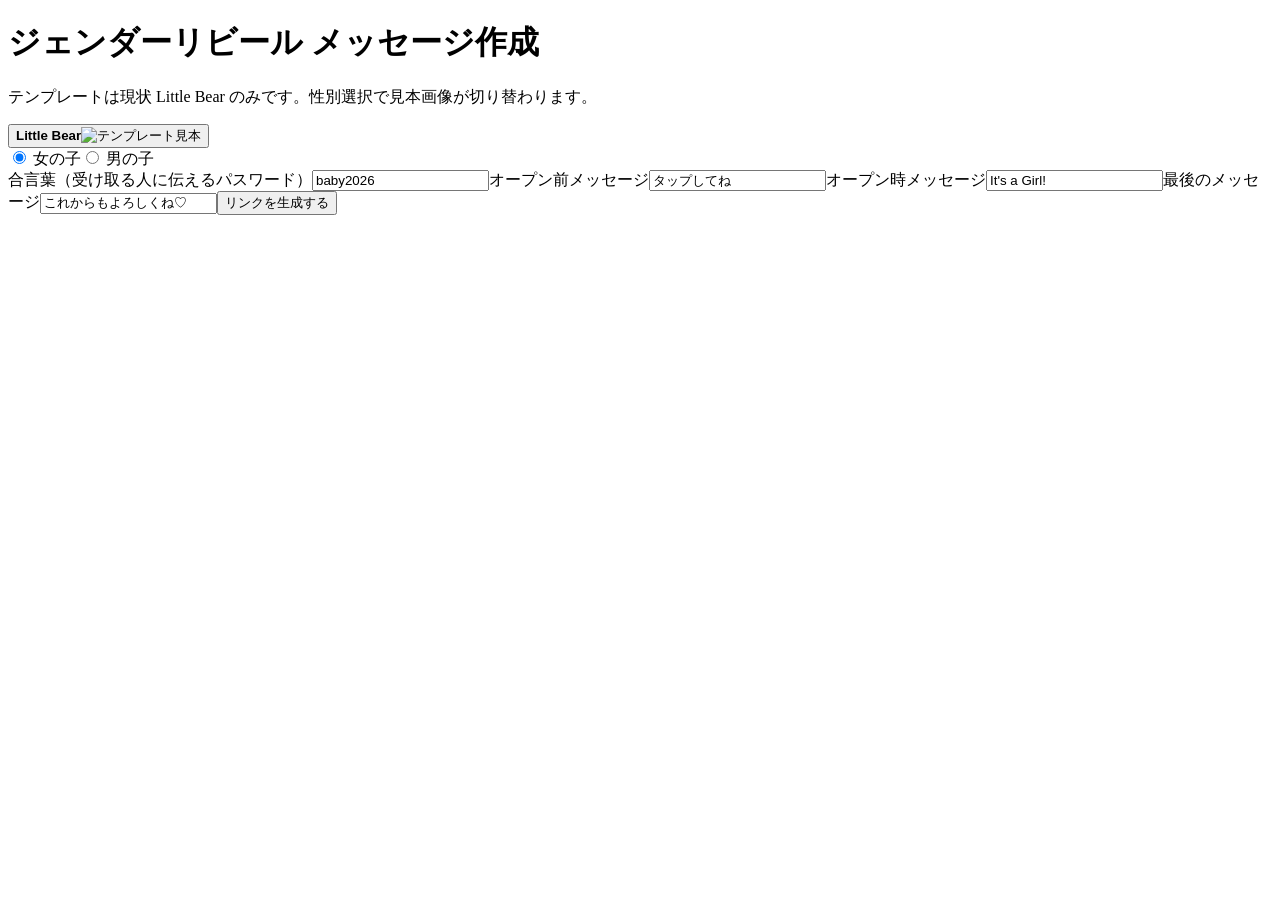
==== docs/index.html @ 9cf7126c "Implement little bear 3-step image reveal flow" ====
<!DOCTYPE html><html lang="ja"><head><meta charSet="utf-8"/><meta name="viewport" content="width=device-width, initial-scale=1"/><link rel="preload" as="image" href="/templates/little-bear/open-after-girl.svg"/><link rel="stylesheet" href="/_next/static/css/e538fd525943375a.css" data-precedence="next"/><link rel="preload" as="script" fetchPriority="low" href="/_next/static/chunks/webpack-db0a529a99835594.js"/><script src="/_next/static/chunks/4bd1b696-52a6696c08e3276c.js" async=""></script><script src="/_next/static/chunks/684-75fd5dfdef93026f.js" async=""></script><script src="/_next/static/chunks/main-app-b3c158f3f49526e3.js" async=""></script><script src="/_next/static/chunks/app/page-4e46247def55ce57.js" async=""></script><title>Gender Reveal Link</title><meta name="description" content="Hash + AES only static gender reveal"/><script>document.querySelectorAll('body link[rel="icon"], body link[rel="apple-touch-icon"]').forEach(el => document.head.appendChild(el))</script><script src="/_next/static/chunks/polyfills-42372ed130431b0a.js" noModule=""></script></head><body><main class="builder"><header><h1>ジェンダーリビール メッセージ作成</h1><p>テンプレートは現状 Little Bear のみです。性別選択で見本画像が切り替わります。</p></header><section class="templateGrid"><button class="templateCard active" aria-pressed="true"><strong>Little Bear</strong><img src="/templates/little-bear/open-after-girl.svg" alt="テンプレート見本" class="templatePreview"/></button></section><section class="formPanel"><div class="seg"><label><input type="radio" name="gender" checked=""/> 女の子</label><label><input type="radio" name="gender"/> 男の子</label></div><label>合言葉（受け取る人に伝えるパスワード）<input value="baby2026"/></label><label>オープン前メッセージ<input value="タップしてね"/></label><label>オープン時メッセージ<input value="It&#x27;s a Girl!"/></label><label>最後のメッセージ<input value="これからもよろしくね♡"/></label><button>リンクを生成する</button></section></main><!--$--><!--/$--><!--$--><!--/$--><script src="/_next/static/chunks/webpack-db0a529a99835594.js" async=""></script><script>(self.__next_f=self.__next_f||[]).push([0])</script><script>self.__next_f.push([1,"1:\"$Sreact.fragment\"\n2:I[7555,[],\"\"]\n3:I[1295,[],\"\"]\n4:I[894,[],\"ClientPageRoot\"]\n5:I[1057,[\"974\",\"static/chunks/app/page-4e46247def55ce57.js\"],\"default\"]\n8:I[9665,[],\"MetadataBoundary\"]\na:I[9665,[],\"OutletBoundary\"]\nd:I[4911,[],\"AsyncMetadataOutlet\"]\nf:I[9665,[],\"ViewportBoundary\"]\n11:I[6614,[],\"\"]\n:HL[\"/_next/static/css/e538fd525943375a.css\",\"style\"]\n"])</script><script>self.__next_f.push([1,"0:{\"P\":null,\"b\":\"zFrn47bat_Sp11d0ZarTn\",\"p\":\"\",\"c\":[\"\",\"\"],\"i\":false,\"f\":[[[\"\",{\"children\":[\"__PAGE__\",{}]},\"$undefined\",\"$undefined\",true],[\"\",[\"$\",\"$1\",\"c\",{\"children\":[[[\"$\",\"link\",\"0\",{\"rel\":\"stylesheet\",\"href\":\"/_next/static/css/e538fd525943375a.css\",\"precedence\":\"next\",\"crossOrigin\":\"$undefined\",\"nonce\":\"$undefined\"}]],[\"$\",\"html\",null,{\"lang\":\"ja\",\"children\":[\"$\",\"body\",null,{\"children\":[\"$\",\"$L2\",null,{\"parallelRouterKey\":\"children\",\"error\":\"$undefined\",\"errorStyles\":\"$undefined\",\"errorScripts\":\"$undefined\",\"template\":[\"$\",\"$L3\",null,{}],\"templateStyles\":\"$undefined\",\"templateScripts\":\"$undefined\",\"notFound\":[[[\"$\",\"title\",null,{\"children\":\"404: This page could not be found.\"}],[\"$\",\"div\",null,{\"style\":{\"fontFamily\":\"system-ui,\\\"Segoe UI\\\",Roboto,Helvetica,Arial,sans-serif,\\\"Apple Color Emoji\\\",\\\"Segoe UI Emoji\\\"\",\"height\":\"100vh\",\"textAlign\":\"center\",\"display\":\"flex\",\"flexDirection\":\"column\",\"alignItems\":\"center\",\"justifyContent\":\"center\"},\"children\":[\"$\",\"div\",null,{\"children\":[[\"$\",\"style\",null,{\"dangerouslySetInnerHTML\":{\"__html\":\"body{color:#000;background:#fff;margin:0}.next-error-h1{border-right:1px solid rgba(0,0,0,.3)}@media (prefers-color-scheme:dark){body{color:#fff;background:#000}.next-error-h1{border-right:1px solid rgba(255,255,255,.3)}}\"}}],[\"$\",\"h1\",null,{\"className\":\"next-error-h1\",\"style\":{\"display\":\"inline-block\",\"margin\":\"0 20px 0 0\",\"padding\":\"0 23px 0 0\",\"fontSize\":24,\"fontWeight\":500,\"verticalAlign\":\"top\",\"lineHeight\":\"49px\"},\"children\":404}],[\"$\",\"div\",null,{\"style\":{\"display\":\"inline-block\"},\"children\":[\"$\",\"h2\",null,{\"style\":{\"fontSize\":14,\"fontWeight\":400,\"lineHeight\":\"49px\",\"margin\":0},\"children\":\"This page could not be found.\"}]}]]}]}]],[]],\"forbidden\":\"$undefined\",\"unauthorized\":\"$undefined\"}]}]}]]}],{\"children\":[\"__PAGE__\",[\"$\",\"$1\",\"c\",{\"children\":[[\"$\",\"$L4\",null,{\"Component\":\"$5\",\"searchParams\":{},\"params\":{},\"promises\":[\"$@6\",\"$@7\"]}],[\"$\",\"$L8\",null,{\"children\":\"$L9\"}],null,[\"$\",\"$La\",null,{\"children\":[\"$Lb\",\"$Lc\",[\"$\",\"$Ld\",null,{\"promise\":\"$@e\"}]]}]]}],{},null,false]},null,false],[\"$\",\"$1\",\"h\",{\"children\":[null,[\"$\",\"$1\",\"p1LTPcaXaqLByXDM4DxkU\",{\"children\":[[\"$\",\"$Lf\",null,{\"children\":\"$L10\"}],null]}],null]}],false]],\"m\":\"$undefined\",\"G\":[\"$11\",\"$undefined\"],\"s\":false,\"S\":true}\n"])</script><script>self.__next_f.push([1,"12:\"$Sreact.suspense\"\n13:I[4911,[],\"AsyncMetadata\"]\n6:{}\n7:{}\n9:[\"$\",\"$12\",null,{\"fallback\":null,\"children\":[\"$\",\"$L13\",null,{\"promise\":\"$@14\"}]}]\n"])</script><script>self.__next_f.push([1,"c:null\n"])</script><script>self.__next_f.push([1,"10:[[\"$\",\"meta\",\"0\",{\"charSet\":\"utf-8\"}],[\"$\",\"meta\",\"1\",{\"name\":\"viewport\",\"content\":\"width=device-width, initial-scale=1\"}]]\nb:null\n"])</script><script>self.__next_f.push([1,"14:{\"metadata\":[[\"$\",\"title\",\"0\",{\"children\":\"Gender Reveal Link\"}],[\"$\",\"meta\",\"1\",{\"name\":\"description\",\"content\":\"Hash + AES only static gender reveal\"}]],\"error\":null,\"digest\":\"$undefined\"}\ne:{\"metadata\":\"$14:metadata\",\"error\":null,\"digest\":\"$undefined\"}\n"])</script></body></html>
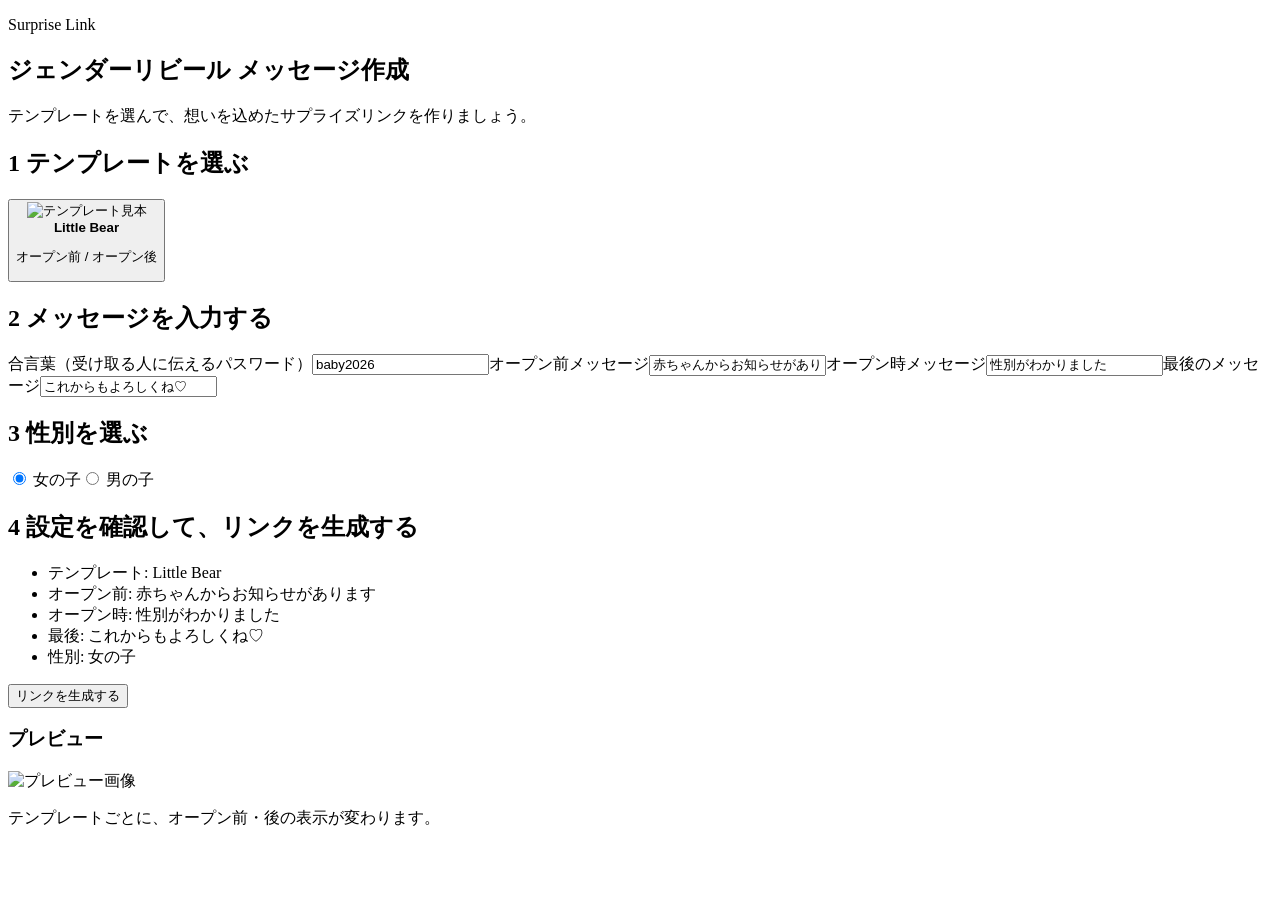
==== commit 0e301ff3: "Fix builder UI layout and restore interaction flow" ====
--- a/docs/index.html
+++ b/docs/index.html
@@ -1 +1 @@
-<!DOCTYPE html><html lang="ja"><head><meta charSet="utf-8"/><meta name="viewport" content="width=device-width, initial-scale=1"/><link rel="preload" as="image" href="/templates/little-bear/open-after-girl.svg"/><link rel="stylesheet" href="/_next/static/css/e538fd525943375a.css" data-precedence="next"/><link rel="preload" as="script" fetchPriority="low" href="/_next/static/chunks/webpack-db0a529a99835594.js"/><script src="/_next/static/chunks/4bd1b696-52a6696c08e3276c.js" async=""></script><script src="/_next/static/chunks/684-75fd5dfdef93026f.js" async=""></script><script src="/_next/static/chunks/main-app-b3c158f3f49526e3.js" async=""></script><script src="/_next/static/chunks/app/page-4e46247def55ce57.js" async=""></script><title>Gender Reveal Link</title><meta name="description" content="Hash + AES only static gender reveal"/><script>document.querySelectorAll('body link[rel="icon"], body link[rel="apple-touch-icon"]').forEach(el => document.head.appendChild(el))</script><script src="/_next/static/chunks/polyfills-42372ed130431b0a.js" noModule=""></script></head><body><main class="builder"><header><h1>ジェンダーリビール メッセージ作成</h1><p>テンプレートは現状 Little Bear のみです。性別選択で見本画像が切り替わります。</p></header><section class="templateGrid"><button class="templateCard active" aria-pressed="true"><strong>Little Bear</strong><img src="/templates/little-bear/open-after-girl.svg" alt="テンプレート見本" class="templatePreview"/></button></section><section class="formPanel"><div class="seg"><label><input type="radio" name="gender" checked=""/> 女の子</label><label><input type="radio" name="gender"/> 男の子</label></div><label>合言葉（受け取る人に伝えるパスワード）<input value="baby2026"/></label><label>オープン前メッセージ<input value="タップしてね"/></label><label>オープン時メッセージ<input value="It&#x27;s a Girl!"/></label><label>最後のメッセージ<input value="これからもよろしくね♡"/></label><button>リンクを生成する</button></section></main><!--$--><!--/$--><!--$--><!--/$--><script src="/_next/static/chunks/webpack-db0a529a99835594.js" async=""></script><script>(self.__next_f=self.__next_f||[]).push([0])</script><script>self.__next_f.push([1,"1:\"$Sreact.fragment\"\n2:I[7555,[],\"\"]\n3:I[1295,[],\"\"]\n4:I[894,[],\"ClientPageRoot\"]\n5:I[1057,[\"974\",\"static/chunks/app/page-4e46247def55ce57.js\"],\"default\"]\n8:I[9665,[],\"MetadataBoundary\"]\na:I[9665,[],\"OutletBoundary\"]\nd:I[4911,[],\"AsyncMetadataOutlet\"]\nf:I[9665,[],\"ViewportBoundary\"]\n11:I[6614,[],\"\"]\n:HL[\"/_next/static/css/e538fd525943375a.css\",\"style\"]\n"])</script><script>self.__next_f.push([1,"0:{\"P\":null,\"b\":\"zFrn47bat_Sp11d0ZarTn\",\"p\":\"\",\"c\":[\"\",\"\"],\"i\":false,\"f\":[[[\"\",{\"children\":[\"__PAGE__\",{}]},\"$undefined\",\"$undefined\",true],[\"\",[\"$\",\"$1\",\"c\",{\"children\":[[[\"$\",\"link\",\"0\",{\"rel\":\"stylesheet\",\"href\":\"/_next/static/css/e538fd525943375a.css\",\"precedence\":\"next\",\"crossOrigin\":\"$undefined\",\"nonce\":\"$undefined\"}]],[\"$\",\"html\",null,{\"lang\":\"ja\",\"children\":[\"$\",\"body\",null,{\"children\":[\"$\",\"$L2\",null,{\"parallelRouterKey\":\"children\",\"error\":\"$undefined\",\"errorStyles\":\"$undefined\",\"errorScripts\":\"$undefined\",\"template\":[\"$\",\"$L3\",null,{}],\"templateStyles\":\"$undefined\",\"templateScripts\":\"$undefined\",\"notFound\":[[[\"$\",\"title\",null,{\"children\":\"404: This page could not be found.\"}],[\"$\",\"div\",null,{\"style\":{\"fontFamily\":\"system-ui,\\\"Segoe UI\\\",Roboto,Helvetica,Arial,sans-serif,\\\"Apple Color Emoji\\\",\\\"Segoe UI Emoji\\\"\",\"height\":\"100vh\",\"textAlign\":\"center\",\"display\":\"flex\",\"flexDirection\":\"column\",\"alignItems\":\"center\",\"justifyContent\":\"center\"},\"children\":[\"$\",\"div\",null,{\"children\":[[\"$\",\"style\",null,{\"dangerouslySetInnerHTML\":{\"__html\":\"body{color:#000;background:#fff;margin:0}.next-error-h1{border-right:1px solid rgba(0,0,0,.3)}@media (prefers-color-scheme:dark){body{color:#fff;background:#000}.next-error-h1{border-right:1px solid rgba(255,255,255,.3)}}\"}}],[\"$\",\"h1\",null,{\"className\":\"next-error-h1\",\"style\":{\"display\":\"inline-block\",\"margin\":\"0 20px 0 0\",\"padding\":\"0 23px 0 0\",\"fontSize\":24,\"fontWeight\":500,\"verticalAlign\":\"top\",\"lineHeight\":\"49px\"},\"children\":404}],[\"$\",\"div\",null,{\"style\":{\"display\":\"inline-block\"},\"children\":[\"$\",\"h2\",null,{\"style\":{\"fontSize\":14,\"fontWeight\":400,\"lineHeight\":\"49px\",\"margin\":0},\"children\":\"This page could not be found.\"}]}]]}]}]],[]],\"forbidden\":\"$undefined\",\"unauthorized\":\"$undefined\"}]}]}]]}],{\"children\":[\"__PAGE__\",[\"$\",\"$1\",\"c\",{\"children\":[[\"$\",\"$L4\",null,{\"Component\":\"$5\",\"searchParams\":{},\"params\":{},\"promises\":[\"$@6\",\"$@7\"]}],[\"$\",\"$L8\",null,{\"children\":\"$L9\"}],null,[\"$\",\"$La\",null,{\"children\":[\"$Lb\",\"$Lc\",[\"$\",\"$Ld\",null,{\"promise\":\"$@e\"}]]}]]}],{},null,false]},null,false],[\"$\",\"$1\",\"h\",{\"children\":[null,[\"$\",\"$1\",\"p1LTPcaXaqLByXDM4DxkU\",{\"children\":[[\"$\",\"$Lf\",null,{\"children\":\"$L10\"}],null]}],null]}],false]],\"m\":\"$undefined\",\"G\":[\"$11\",\"$undefined\"],\"s\":false,\"S\":true}\n"])</script><script>self.__next_f.push([1,"12:\"$Sreact.suspense\"\n13:I[4911,[],\"AsyncMetadata\"]\n6:{}\n7:{}\n9:[\"$\",\"$12\",null,{\"fallback\":null,\"children\":[\"$\",\"$L13\",null,{\"promise\":\"$@14\"}]}]\n"])</script><script>self.__next_f.push([1,"c:null\n"])</script><script>self.__next_f.push([1,"10:[[\"$\",\"meta\",\"0\",{\"charSet\":\"utf-8\"}],[\"$\",\"meta\",\"1\",{\"name\":\"viewport\",\"content\":\"width=device-width, initial-scale=1\"}]]\nb:null\n"])</script><script>self.__next_f.push([1,"14:{\"metadata\":[[\"$\",\"title\",\"0\",{\"children\":\"Gender Reveal Link\"}],[\"$\",\"meta\",\"1\",{\"name\":\"description\",\"content\":\"Hash + AES only static gender reveal\"}]],\"error\":null,\"digest\":\"$undefined\"}\ne:{\"metadata\":\"$14:metadata\",\"error\":null,\"digest\":\"$undefined\"}\n"])</script></body></html>+<!DOCTYPE html><html lang="ja"><head><meta charSet="utf-8"/><meta name="viewport" content="width=device-width, initial-scale=1"/><link rel="preload" as="image" href="/gender-reveal/templates/little-bear/open-after-girl.svg"/><link rel="stylesheet" href="/gender-reveal/_next/static/css/0de25fb8b52ca438.css" data-precedence="next"/><link rel="preload" as="script" fetchPriority="low" href="/gender-reveal/_next/static/chunks/webpack-b3ecd212decf7fb9.js"/><script src="/gender-reveal/_next/static/chunks/4bd1b696-46b74395ddf79384.js" async=""></script><script src="/gender-reveal/_next/static/chunks/684-9d870597266f0abe.js" async=""></script><script src="/gender-reveal/_next/static/chunks/main-app-b3c158f3f49526e3.js" async=""></script><script src="/gender-reveal/_next/static/chunks/app/page-727972e539c35532.js" async=""></script><title>Gender Reveal Link</title><meta name="description" content="Hash + AES only static gender reveal"/><script>document.querySelectorAll('body link[rel="icon"], body link[rel="apple-touch-icon"]').forEach(el => document.head.appendChild(el))</script><script src="/gender-reveal/_next/static/chunks/polyfills-42372ed130431b0a.js" noModule=""></script></head><body><main class="builderWrap"><section class="builder"><div class="leftCol"><header><p class="brand">Surprise Link</p><h1>ジェンダーリビール メッセージ作成</h1><p class="lead">テンプレートを選んで、想いを込めたサプライズリンクを作りましょう。</p></header><section><h2>1 テンプレートを選ぶ</h2><button class="templateCard active" aria-pressed="true"><img src="/gender-reveal/templates/little-bear/open-after-girl.svg" alt="テンプレート見本" class="templatePreview"/><div><strong>Little Bear</strong><p>オープン前 / オープン後</p></div></button></section><section class="formPanel"><h2>2 メッセージを入力する</h2><label>合言葉（受け取る人に伝えるパスワード）<input value="baby2026"/></label><label>オープン前メッセージ<input maxLength="50" value="赤ちゃんからお知らせがあります"/></label><label>オープン時メッセージ<input maxLength="50" value="性別がわかりました"/></label><label>最後のメッセージ<input maxLength="50" value="これからもよろしくね♡"/></label></section><section><h2>3 性別を選ぶ</h2><div class="seg"><label class="picked girl"><input type="radio" name="gender" checked=""/> 女の子</label><label class="boy"><input type="radio" name="gender"/> 男の子</label></div></section><section class="result"><h2>4 設定を確認して、リンクを生成する</h2><ul><li>テンプレート: <!-- -->Little Bear</li><li>オープン前: <!-- -->赤ちゃんからお知らせがあります</li><li>オープン時: <!-- -->性別がわかりました</li><li>最後: <!-- -->これからもよろしくね♡</li><li>性別: <!-- -->女の子</li></ul><button>リンクを生成する</button></section></div><aside class="rightCol"><h3>プレビュー</h3><div class="phoneMock"><img src="/gender-reveal/templates/little-bear/open-after-girl.svg" alt="プレビュー画像"/></div><p>テンプレートごとに、オープン前・後の表示が変わります。</p></aside></section></main><!--$--><!--/$--><!--$--><!--/$--><script src="/gender-reveal/_next/static/chunks/webpack-b3ecd212decf7fb9.js" async=""></script><script>(self.__next_f=self.__next_f||[]).push([0])</script><script>self.__next_f.push([1,"1:\"$Sreact.fragment\"\n2:I[7555,[],\"\"]\n3:I[1295,[],\"\"]\n4:I[894,[],\"ClientPageRoot\"]\n5:I[1057,[\"974\",\"static/chunks/app/page-727972e539c35532.js\"],\"default\"]\n8:I[9665,[],\"MetadataBoundary\"]\na:I[9665,[],\"OutletBoundary\"]\nd:I[4911,[],\"AsyncMetadataOutlet\"]\nf:I[9665,[],\"ViewportBoundary\"]\n11:I[6614,[],\"\"]\n:HL[\"/gender-reveal/_next/static/css/0de25fb8b52ca438.css\",\"style\"]\n"])</script><script>self.__next_f.push([1,"0:{\"P\":null,\"b\":\"645jjOYzUXtGUDPvE4M9Q\",\"p\":\"/gender-reveal\",\"c\":[\"\",\"\"],\"i\":false,\"f\":[[[\"\",{\"children\":[\"__PAGE__\",{}]},\"$undefined\",\"$undefined\",true],[\"\",[\"$\",\"$1\",\"c\",{\"children\":[[[\"$\",\"link\",\"0\",{\"rel\":\"stylesheet\",\"href\":\"/gender-reveal/_next/static/css/0de25fb8b52ca438.css\",\"precedence\":\"next\",\"crossOrigin\":\"$undefined\",\"nonce\":\"$undefined\"}]],[\"$\",\"html\",null,{\"lang\":\"ja\",\"children\":[\"$\",\"body\",null,{\"children\":[\"$\",\"$L2\",null,{\"parallelRouterKey\":\"children\",\"error\":\"$undefined\",\"errorStyles\":\"$undefined\",\"errorScripts\":\"$undefined\",\"template\":[\"$\",\"$L3\",null,{}],\"templateStyles\":\"$undefined\",\"templateScripts\":\"$undefined\",\"notFound\":[[[\"$\",\"title\",null,{\"children\":\"404: This page could not be found.\"}],[\"$\",\"div\",null,{\"style\":{\"fontFamily\":\"system-ui,\\\"Segoe UI\\\",Roboto,Helvetica,Arial,sans-serif,\\\"Apple Color Emoji\\\",\\\"Segoe UI Emoji\\\"\",\"height\":\"100vh\",\"textAlign\":\"center\",\"display\":\"flex\",\"flexDirection\":\"column\",\"alignItems\":\"center\",\"justifyContent\":\"center\"},\"children\":[\"$\",\"div\",null,{\"children\":[[\"$\",\"style\",null,{\"dangerouslySetInnerHTML\":{\"__html\":\"body{color:#000;background:#fff;margin:0}.next-error-h1{border-right:1px solid rgba(0,0,0,.3)}@media (prefers-color-scheme:dark){body{color:#fff;background:#000}.next-error-h1{border-right:1px solid rgba(255,255,255,.3)}}\"}}],[\"$\",\"h1\",null,{\"className\":\"next-error-h1\",\"style\":{\"display\":\"inline-block\",\"margin\":\"0 20px 0 0\",\"padding\":\"0 23px 0 0\",\"fontSize\":24,\"fontWeight\":500,\"verticalAlign\":\"top\",\"lineHeight\":\"49px\"},\"children\":404}],[\"$\",\"div\",null,{\"style\":{\"display\":\"inline-block\"},\"children\":[\"$\",\"h2\",null,{\"style\":{\"fontSize\":14,\"fontWeight\":400,\"lineHeight\":\"49px\",\"margin\":0},\"children\":\"This page could not be found.\"}]}]]}]}]],[]],\"forbidden\":\"$undefined\",\"unauthorized\":\"$undefined\"}]}]}]]}],{\"children\":[\"__PAGE__\",[\"$\",\"$1\",\"c\",{\"children\":[[\"$\",\"$L4\",null,{\"Component\":\"$5\",\"searchParams\":{},\"params\":{},\"promises\":[\"$@6\",\"$@7\"]}],[\"$\",\"$L8\",null,{\"children\":\"$L9\"}],null,[\"$\",\"$La\",null,{\"children\":[\"$Lb\",\"$Lc\",[\"$\",\"$Ld\",null,{\"promise\":\"$@e\"}]]}]]}],{},null,false]},null,false],[\"$\",\"$1\",\"h\",{\"children\":[null,[\"$\",\"$1\",\"lklM6D4aP0SxBT6o-tt-j\",{\"children\":[[\"$\",\"$Lf\",null,{\"children\":\"$L10\"}],null]}],null]}],false]],\"m\":\"$undefined\",\"G\":[\"$11\",\"$undefined\"],\"s\":false,\"S\":true}\n"])</script><script>self.__next_f.push([1,"12:\"$Sreact.suspense\"\n13:I[4911,[],\"AsyncMetadata\"]\n6:{}\n7:{}\n9:[\"$\",\"$12\",null,{\"fallback\":null,\"children\":[\"$\",\"$L13\",null,{\"promise\":\"$@14\"}]}]\n"])</script><script>self.__next_f.push([1,"c:null\n"])</script><script>self.__next_f.push([1,"10:[[\"$\",\"meta\",\"0\",{\"charSet\":\"utf-8\"}],[\"$\",\"meta\",\"1\",{\"name\":\"viewport\",\"content\":\"width=device-width, initial-scale=1\"}]]\nb:null\n"])</script><script>self.__next_f.push([1,"14:{\"metadata\":[[\"$\",\"title\",\"0\",{\"children\":\"Gender Reveal Link\"}],[\"$\",\"meta\",\"1\",{\"name\":\"description\",\"content\":\"Hash + AES only static gender reveal\"}]],\"error\":null,\"digest\":\"$undefined\"}\ne:{\"metadata\":\"$14:metadata\",\"error\":null,\"digest\":\"$undefined\"}\n"])</script></body></html>
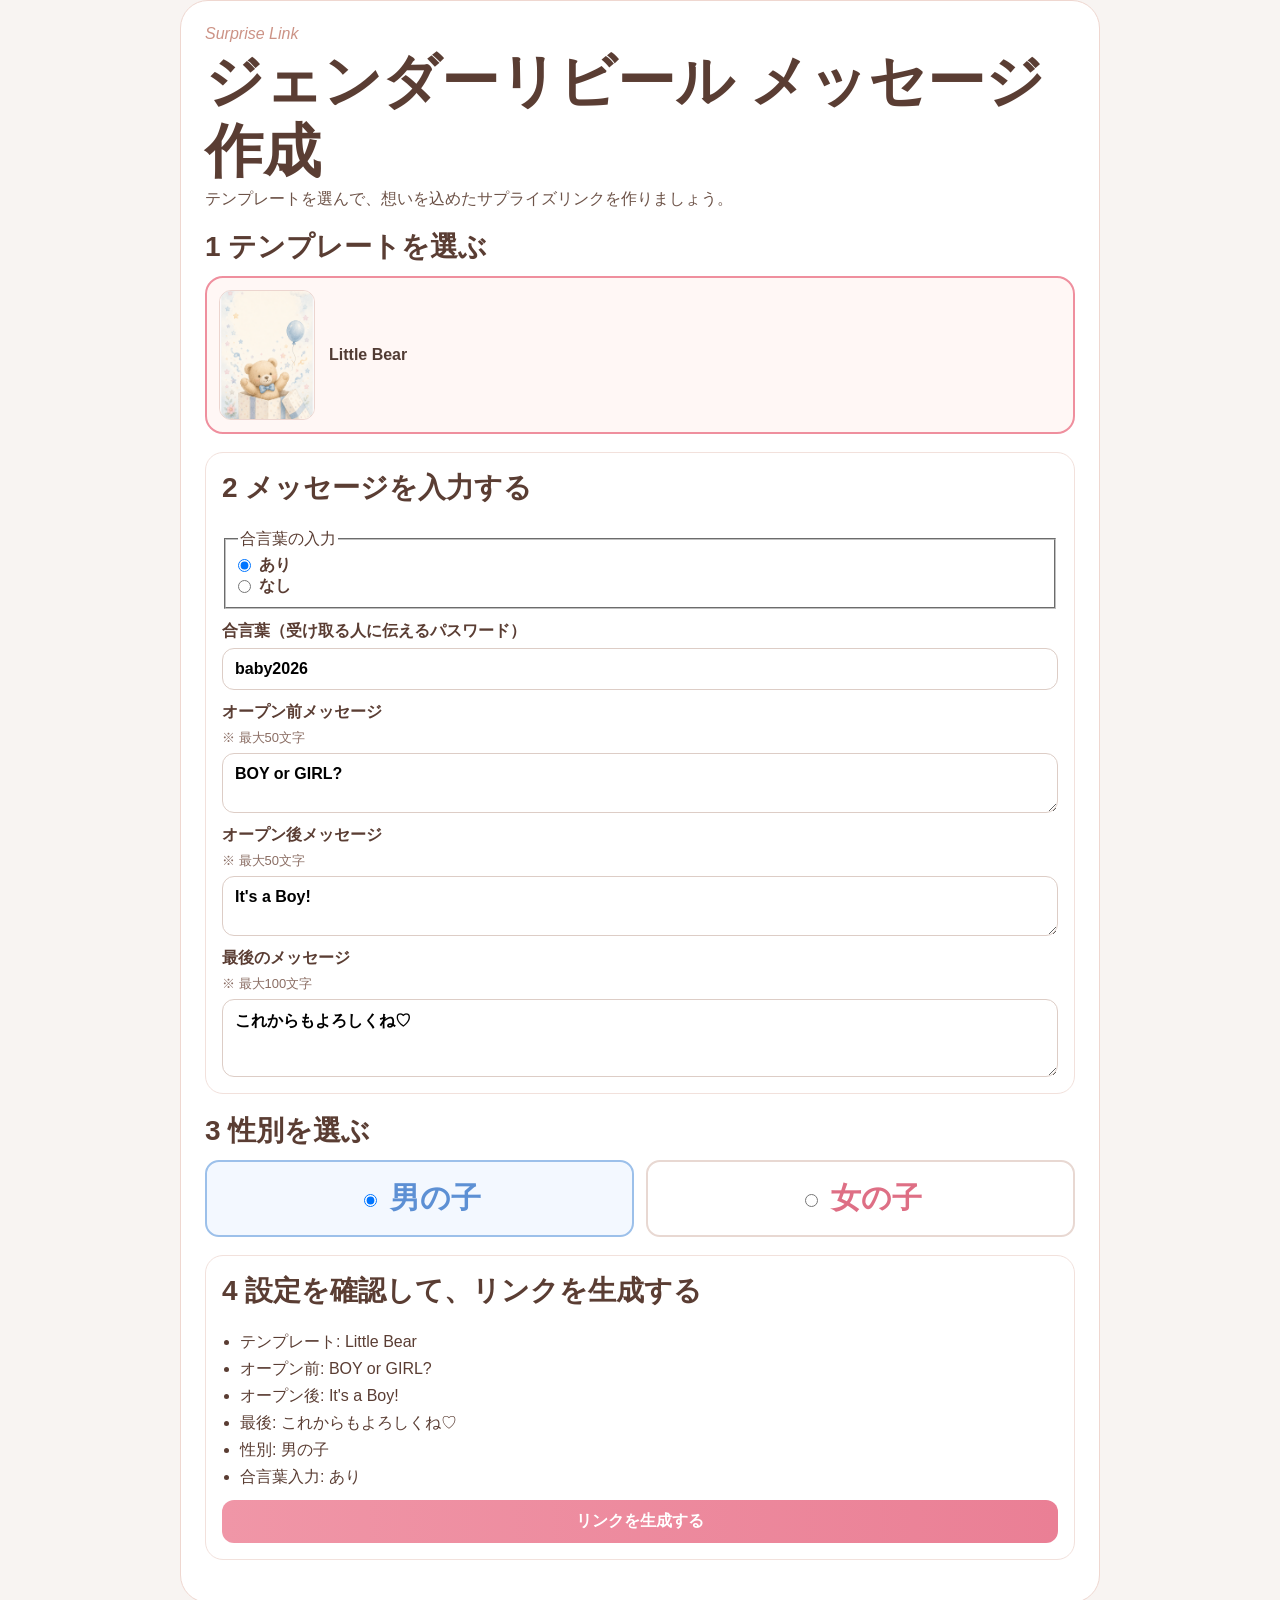
==== commit 1eaca75e: "OGPメタタグを追加" ====
--- a/docs/index.html
+++ b/docs/index.html
@@ -1 +1,24 @@
-<!DOCTYPE html><html lang="ja"><head><meta charSet="utf-8"/><meta name="viewport" content="width=device-width, initial-scale=1"/><link rel="preload" as="image" href="/gender-reveal/templates/little-bear/open-after-girl.svg"/><link rel="stylesheet" href="/gender-reveal/_next/static/css/0de25fb8b52ca438.css" data-precedence="next"/><link rel="preload" as="script" fetchPriority="low" href="/gender-reveal/_next/static/chunks/webpack-b3ecd212decf7fb9.js"/><script src="/gender-reveal/_next/static/chunks/4bd1b696-46b74395ddf79384.js" async=""></script><script src="/gender-reveal/_next/static/chunks/684-9d870597266f0abe.js" async=""></script><script src="/gender-reveal/_next/static/chunks/main-app-b3c158f3f49526e3.js" async=""></script><script src="/gender-reveal/_next/static/chunks/app/page-727972e539c35532.js" async=""></script><title>Gender Reveal Link</title><meta name="description" content="Hash + AES only static gender reveal"/><script>document.querySelectorAll('body link[rel="icon"], body link[rel="apple-touch-icon"]').forEach(el => document.head.appendChild(el))</script><script src="/gender-reveal/_next/static/chunks/polyfills-42372ed130431b0a.js" noModule=""></script></head><body><main class="builderWrap"><section class="builder"><div class="leftCol"><header><p class="brand">Surprise Link</p><h1>ジェンダーリビール メッセージ作成</h1><p class="lead">テンプレートを選んで、想いを込めたサプライズリンクを作りましょう。</p></header><section><h2>1 テンプレートを選ぶ</h2><button class="templateCard active" aria-pressed="true"><img src="/gender-reveal/templates/little-bear/open-after-girl.svg" alt="テンプレート見本" class="templatePreview"/><div><strong>Little Bear</strong><p>オープン前 / オープン後</p></div></button></section><section class="formPanel"><h2>2 メッセージを入力する</h2><label>合言葉（受け取る人に伝えるパスワード）<input value="baby2026"/></label><label>オープン前メッセージ<input maxLength="50" value="赤ちゃんからお知らせがあります"/></label><label>オープン時メッセージ<input maxLength="50" value="性別がわかりました"/></label><label>最後のメッセージ<input maxLength="50" value="これからもよろしくね♡"/></label></section><section><h2>3 性別を選ぶ</h2><div class="seg"><label class="picked girl"><input type="radio" name="gender" checked=""/> 女の子</label><label class="boy"><input type="radio" name="gender"/> 男の子</label></div></section><section class="result"><h2>4 設定を確認して、リンクを生成する</h2><ul><li>テンプレート: <!-- -->Little Bear</li><li>オープン前: <!-- -->赤ちゃんからお知らせがあります</li><li>オープン時: <!-- -->性別がわかりました</li><li>最後: <!-- -->これからもよろしくね♡</li><li>性別: <!-- -->女の子</li></ul><button>リンクを生成する</button></section></div><aside class="rightCol"><h3>プレビュー</h3><div class="phoneMock"><img src="/gender-reveal/templates/little-bear/open-after-girl.svg" alt="プレビュー画像"/></div><p>テンプレートごとに、オープン前・後の表示が変わります。</p></aside></section></main><!--$--><!--/$--><!--$--><!--/$--><script src="/gender-reveal/_next/static/chunks/webpack-b3ecd212decf7fb9.js" async=""></script><script>(self.__next_f=self.__next_f||[]).push([0])</script><script>self.__next_f.push([1,"1:\"$Sreact.fragment\"\n2:I[7555,[],\"\"]\n3:I[1295,[],\"\"]\n4:I[894,[],\"ClientPageRoot\"]\n5:I[1057,[\"974\",\"static/chunks/app/page-727972e539c35532.js\"],\"default\"]\n8:I[9665,[],\"MetadataBoundary\"]\na:I[9665,[],\"OutletBoundary\"]\nd:I[4911,[],\"AsyncMetadataOutlet\"]\nf:I[9665,[],\"ViewportBoundary\"]\n11:I[6614,[],\"\"]\n:HL[\"/gender-reveal/_next/static/css/0de25fb8b52ca438.css\",\"style\"]\n"])</script><script>self.__next_f.push([1,"0:{\"P\":null,\"b\":\"645jjOYzUXtGUDPvE4M9Q\",\"p\":\"/gender-reveal\",\"c\":[\"\",\"\"],\"i\":false,\"f\":[[[\"\",{\"children\":[\"__PAGE__\",{}]},\"$undefined\",\"$undefined\",true],[\"\",[\"$\",\"$1\",\"c\",{\"children\":[[[\"$\",\"link\",\"0\",{\"rel\":\"stylesheet\",\"href\":\"/gender-reveal/_next/static/css/0de25fb8b52ca438.css\",\"precedence\":\"next\",\"crossOrigin\":\"$undefined\",\"nonce\":\"$undefined\"}]],[\"$\",\"html\",null,{\"lang\":\"ja\",\"children\":[\"$\",\"body\",null,{\"children\":[\"$\",\"$L2\",null,{\"parallelRouterKey\":\"children\",\"error\":\"$undefined\",\"errorStyles\":\"$undefined\",\"errorScripts\":\"$undefined\",\"template\":[\"$\",\"$L3\",null,{}],\"templateStyles\":\"$undefined\",\"templateScripts\":\"$undefined\",\"notFound\":[[[\"$\",\"title\",null,{\"children\":\"404: This page could not be found.\"}],[\"$\",\"div\",null,{\"style\":{\"fontFamily\":\"system-ui,\\\"Segoe UI\\\",Roboto,Helvetica,Arial,sans-serif,\\\"Apple Color Emoji\\\",\\\"Segoe UI Emoji\\\"\",\"height\":\"100vh\",\"textAlign\":\"center\",\"display\":\"flex\",\"flexDirection\":\"column\",\"alignItems\":\"center\",\"justifyContent\":\"center\"},\"children\":[\"$\",\"div\",null,{\"children\":[[\"$\",\"style\",null,{\"dangerouslySetInnerHTML\":{\"__html\":\"body{color:#000;background:#fff;margin:0}.next-error-h1{border-right:1px solid rgba(0,0,0,.3)}@media (prefers-color-scheme:dark){body{color:#fff;background:#000}.next-error-h1{border-right:1px solid rgba(255,255,255,.3)}}\"}}],[\"$\",\"h1\",null,{\"className\":\"next-error-h1\",\"style\":{\"display\":\"inline-block\",\"margin\":\"0 20px 0 0\",\"padding\":\"0 23px 0 0\",\"fontSize\":24,\"fontWeight\":500,\"verticalAlign\":\"top\",\"lineHeight\":\"49px\"},\"children\":404}],[\"$\",\"div\",null,{\"style\":{\"display\":\"inline-block\"},\"children\":[\"$\",\"h2\",null,{\"style\":{\"fontSize\":14,\"fontWeight\":400,\"lineHeight\":\"49px\",\"margin\":0},\"children\":\"This page could not be found.\"}]}]]}]}]],[]],\"forbidden\":\"$undefined\",\"unauthorized\":\"$undefined\"}]}]}]]}],{\"children\":[\"__PAGE__\",[\"$\",\"$1\",\"c\",{\"children\":[[\"$\",\"$L4\",null,{\"Component\":\"$5\",\"searchParams\":{},\"params\":{},\"promises\":[\"$@6\",\"$@7\"]}],[\"$\",\"$L8\",null,{\"children\":\"$L9\"}],null,[\"$\",\"$La\",null,{\"children\":[\"$Lb\",\"$Lc\",[\"$\",\"$Ld\",null,{\"promise\":\"$@e\"}]]}]]}],{},null,false]},null,false],[\"$\",\"$1\",\"h\",{\"children\":[null,[\"$\",\"$1\",\"lklM6D4aP0SxBT6o-tt-j\",{\"children\":[[\"$\",\"$Lf\",null,{\"children\":\"$L10\"}],null]}],null]}],false]],\"m\":\"$undefined\",\"G\":[\"$11\",\"$undefined\"],\"s\":false,\"S\":true}\n"])</script><script>self.__next_f.push([1,"12:\"$Sreact.suspense\"\n13:I[4911,[],\"AsyncMetadata\"]\n6:{}\n7:{}\n9:[\"$\",\"$12\",null,{\"fallback\":null,\"children\":[\"$\",\"$L13\",null,{\"promise\":\"$@14\"}]}]\n"])</script><script>self.__next_f.push([1,"c:null\n"])</script><script>self.__next_f.push([1,"10:[[\"$\",\"meta\",\"0\",{\"charSet\":\"utf-8\"}],[\"$\",\"meta\",\"1\",{\"name\":\"viewport\",\"content\":\"width=device-width, initial-scale=1\"}]]\nb:null\n"])</script><script>self.__next_f.push([1,"14:{\"metadata\":[[\"$\",\"title\",\"0\",{\"children\":\"Gender Reveal Link\"}],[\"$\",\"meta\",\"1\",{\"name\":\"description\",\"content\":\"Hash + AES only static gender reveal\"}]],\"error\":null,\"digest\":\"$undefined\"}\ne:{\"metadata\":\"$14:metadata\",\"error\":null,\"digest\":\"$undefined\"}\n"])</script></body></html>+<!doctype html>
+<html lang="ja">
+  <head>
+    <meta charset="UTF-8" />
+    <meta name="viewport" content="width=device-width, initial-scale=1.0" />
+    <title>ジェンダーリビールカード</title>
+    <meta name="description" content="遠方の家族や友人へ、かわいく性別発表🎀" />
+    <meta property="og:type" content="website" />
+    <meta property="og:title" content="ジェンダーリビールカード" />
+    <meta property="og:description" content="遠方の家族や友人へ、かわいく性別発表🎀" />
+    <meta property="og:image" content="https://gender-reveal.jp/28ECEF42-4773-4B65-8481-61D40A3B96BA.png" />
+    <meta property="og:url" content="https://gender-reveal.jp/" />
+    <meta property="og:site_name" content="ジェンダーリビールカード" />
+    <meta name="twitter:card" content="summary_large_image" />
+    <meta name="twitter:title" content="ジェンダーリビールカード" />
+    <meta name="twitter:description" content="遠方の家族や友人へ、かわいく性別発表🎀" />
+    <meta name="twitter:image" content="https://gender-reveal.jp/28ECEF42-4773-4B65-8481-61D40A3B96BA.png" />
+    <link rel="stylesheet" href="./styles.css" />
+  </head>
+  <body>
+    <main id="app"></main>
+    <script src="./script.js"></script>
+  </body>
+</html>
--- a/docs/styles.css
+++ b/docs/styles.css
@@ -0,0 +1,58 @@
+*{box-sizing:border-box}
+body{margin:0;font-family:"Hiragino Kaku Gothic ProN","Yu Gothic",sans-serif;background:#f8f4f2;color:#5a3d33}
+main{min-height:100vh}
+
+.builderWrap{padding:24px}
+.builder{max-width:920px;margin:0 auto;display:grid;grid-template-columns:1fr;gap:24px;background:#fff;border:1px solid #efd7d0;border-radius:28px;padding:24px}
+.leftCol{display:grid;gap:18px}
+.rightCol{border-left:1px solid #f1e2dc;padding-left:20px;display:grid;align-content:start;gap:14px}
+.brand{color:#cc9386;font-style:italic;margin:0}
+header h1{font-size:clamp(34px,5vw,58px);margin:.2rem 0;line-height:1.2}
+.lead{margin:0;color:#6d5348}
+h2{font-size:28px;margin:0 0 10px}
+h3{font-size:28px;margin:0}
+
+.templateCard{display:flex;gap:14px;align-items:center;background:#fff7f5;border:2px solid #ef8f9e;border-radius:18px;padding:12px;width:100%;text-align:left}
+.templatePreview{width:96px;height:130px;object-fit:cover;border-radius:12px;border:1px solid #ecd5cf}
+.templateName{color:#513b33}
+
+.formPanel{background:#fff;border:1px solid #f2e1dc;border-radius:18px;padding:16px;display:grid;gap:12px}
+label{display:grid;gap:6px;font-weight:700}
+.limitNote{font-size:13px;color:#8a6d63;font-weight:500}
+.inlineChoices label{display:flex;align-items:center;gap:8px;font-weight:700}
+.inlineChoices input[type="radio"]{margin:0}
+input,textarea,button{font:inherit;padding:11px 12px;border-radius:12px;border:1px solid #ddcdc6;background:#fff}
+button{cursor:pointer;background:linear-gradient(90deg,#f096a7,#ea7f95);color:#fff;border:none;font-weight:700}
+
+.seg{display:grid;grid-template-columns:1fr 1fr;gap:12px}
+.seg label{border:2px solid #e8d8d2;border-radius:14px;padding:16px;display:flex;align-items:center;justify-content:center;gap:10px;font-size:30px;font-weight:700;background:#fff}
+.seg .girl{color:#de6f85}
+.seg .boy{color:#5d90d4}
+.seg .picked.girl{border-color:#eb7f95;background:#fff6f8}
+.seg .picked.boy{border-color:#9cc0ea;background:#f3f8ff}
+
+.result{background:#fff;border:1px solid #f2e1dc;border-radius:18px;padding:16px;display:grid;gap:12px}
+.result ul{margin:0;padding-left:18px;display:grid;gap:6px}
+.result li{white-space:pre-wrap}
+.actions{display:flex;gap:10px;align-items:center;flex-wrap:wrap}
+.actions a{color:#9f5d4f;text-decoration:none;font-weight:700}
+.err{color:#b00020;font-weight:700;margin:0}
+
+.phoneMock{background:#fffaf6;border:1px solid #ebd8ce;border-radius:28px;padding:12px}
+.phoneMock img{width:100%;display:block;border-radius:20px}
+
+.revealView{display:grid;place-items:center;background:#f6efe8;padding:20px}
+.imageStage{position:relative;width:min(520px,92vw);cursor:pointer;user-select:none;outline:none}
+.imageStage img{width:100%;display:block;border-radius:20px;box-shadow:0 12px 40px #0002}
+.overlayMessage{position:absolute;left:50%;top:33%;transform:translate(-50%,-50%);width:85%;text-align:center;color:#8a5a42;font-size:clamp(24px,4vw,40px);font-weight:700;line-height:1.35;font-family:"YuMincho","Hiragino Mincho ProN",serif;text-shadow:0 2px 8px #fff8;white-space:pre-wrap}
+.imageStage[data-stage="reveal"] .overlayMessage{top:27%}
+.imageStage[data-stage="final"] .overlayMessage{top:50%;transform:translate(-50%,calc(-50% - 2em))}
+.tapHint{position:absolute;left:50%;bottom:18px;transform:translateX(-50%);background:#fff9;padding:6px 12px;border-radius:999px;font-size:13px;color:#6b4a3f}
+
+@media (max-width: 980px){
+  .builder{grid-template-columns:1fr;padding:16px}
+  .rightCol{border-left:none;border-top:1px solid #f1e2dc;padding-left:0;padding-top:16px}
+  h1{font-size:44px}
+  h2,h3{font-size:24px}
+  .seg label{font-size:24px}
+}
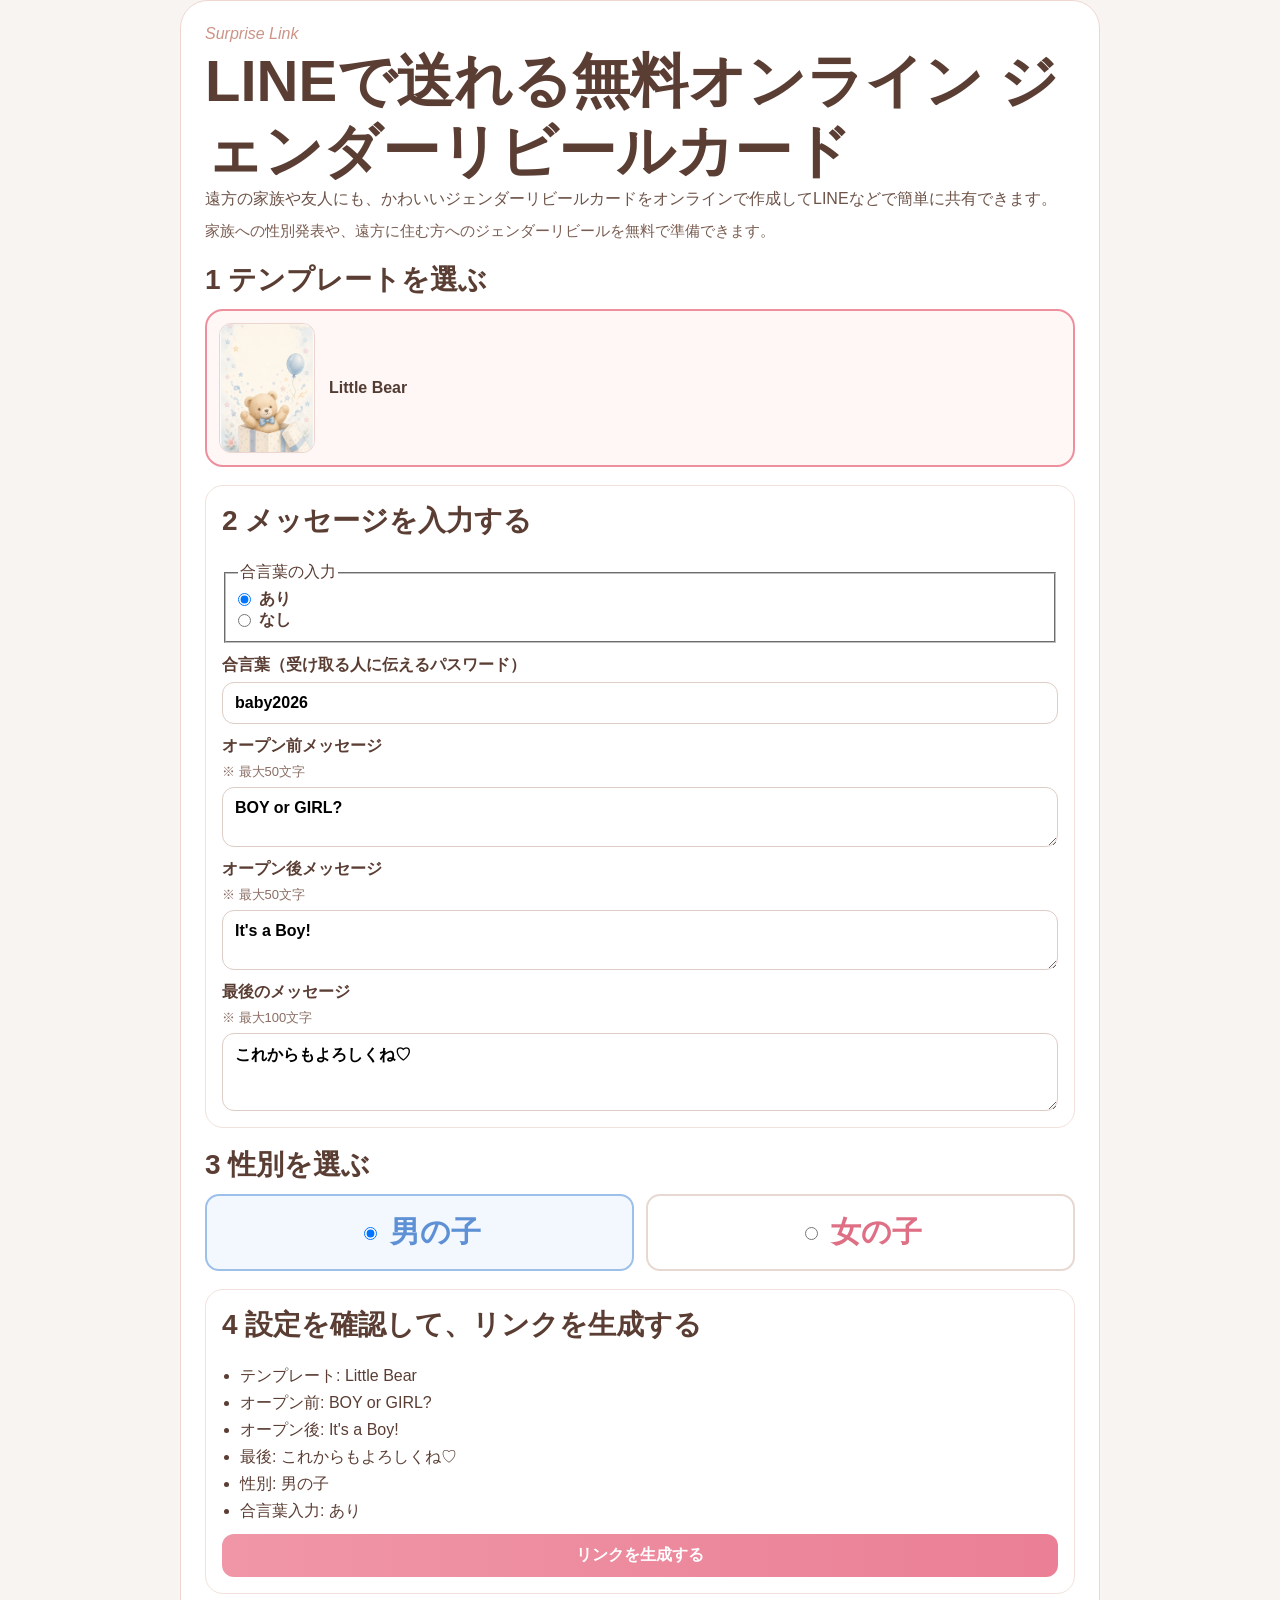
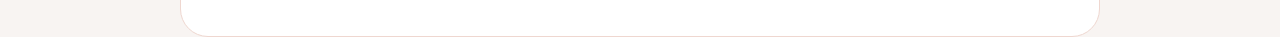
==== commit 411b810f: "Target gender reveal SEO keywords" ====
--- a/docs/index.html
+++ b/docs/index.html
@@ -3,22 +3,56 @@
   <head>
     <meta charset="UTF-8" />
     <meta name="viewport" content="width=device-width, initial-scale=1.0" />
-    <title>ジェンダーリビールカード</title>
-    <meta name="description" content="遠方の家族や友人へ、かわいく性別発表🎀" />
+    <title>ジェンダーリビールカード | LINEで遠方の家族へ無料オンライン共有</title>
+    <meta name="description" content="遠方の家族や友人へLINEで送れる、無料のオンラインジェンダーリビールカード。かわいい性別発表カードを簡単に作成して共有できます。" />
+    <meta name="robots" content="index, follow, max-image-preview:large" />
+    <meta name="theme-color" content="#f8f4f2" />
+    <meta name="format-detection" content="telephone=no" />
+    <link rel="canonical" href="https://gender-reveal.jp/" />
     <meta property="og:type" content="website" />
-    <meta property="og:title" content="ジェンダーリビールカード" />
-    <meta property="og:description" content="遠方の家族や友人へ、かわいく性別発表🎀" />
+    <meta property="og:locale" content="ja_JP" />
+    <meta property="og:title" content="ジェンダーリビールカード | LINEで遠方の家族へ無料オンライン共有" />
+    <meta property="og:description" content="遠方の家族や友人へLINEで送れる、無料のオンラインジェンダーリビールカード。かわいい性別発表カードを簡単に作成して共有できます。" />
     <meta property="og:image" content="https://gender-reveal.jp/28ECEF42-4773-4B65-8481-61D40A3B96BA.png" />
+    <meta property="og:image:alt" content="ジェンダーリビールカードの作成イメージ" />
     <meta property="og:url" content="https://gender-reveal.jp/" />
     <meta property="og:site_name" content="ジェンダーリビールカード" />
     <meta name="twitter:card" content="summary_large_image" />
-    <meta name="twitter:title" content="ジェンダーリビールカード" />
-    <meta name="twitter:description" content="遠方の家族や友人へ、かわいく性別発表🎀" />
+    <meta name="twitter:title" content="ジェンダーリビールカード | LINEで遠方の家族へ無料オンライン共有" />
+    <meta name="twitter:description" content="遠方の家族や友人へLINEで送れる、無料のオンラインジェンダーリビールカード。かわいい性別発表カードを簡単に作成して共有できます。" />
     <meta name="twitter:image" content="https://gender-reveal.jp/28ECEF42-4773-4B65-8481-61D40A3B96BA.png" />
+    <script type="application/ld+json">
+      {
+        "@context": "https://schema.org",
+        "@type": "WebApplication",
+        "name": "ジェンダーリビールカード",
+        "url": "https://gender-reveal.jp/",
+        "description": "遠方の家族や友人へLINEで送れる、無料のオンラインジェンダーリビールカード。かわいい性別発表カードを簡単に作成して共有できます。",
+        "applicationCategory": "LifestyleApplication",
+        "operatingSystem": "Any",
+        "inLanguage": "ja",
+        "offers": {
+          "@type": "Offer",
+          "price": "0",
+          "priceCurrency": "JPY"
+        }
+      }
+    </script>
     <link rel="stylesheet" href="./styles.css" />
   </head>
   <body>
-    <main id="app"></main>
+    <main id="app">
+      <section class="builder">
+        <div class="leftCol">
+          <header>
+            <p class="brand">Surprise Link</p>
+            <h1>LINEで送れる無料オンライン ジェンダーリビールカード</h1>
+            <p class="lead">遠方の家族や友人にも、かわいいジェンダーリビールカードをオンラインで作成してLINEなどで簡単に共有できます。</p>
+            <p class="seoCopy">家族への性別発表や、遠方に住む方へのジェンダーリビールを無料で準備できます。</p>
+          </header>
+        </div>
+      </section>
+    </main>
     <script src="./script.js"></script>
   </body>
 </html>
--- a/docs/styles.css
+++ b/docs/styles.css
@@ -9,6 +9,7 @@
 .brand{color:#cc9386;font-style:italic;margin:0}
 header h1{font-size:clamp(34px,5vw,58px);margin:.2rem 0;line-height:1.2}
 .lead{margin:0;color:#6d5348}
+.seoCopy{margin:8px 0 0;color:#7a5d52;font-size:15px;line-height:1.7}
 h2{font-size:28px;margin:0 0 10px}
 h3{font-size:28px;margin:0}
 
